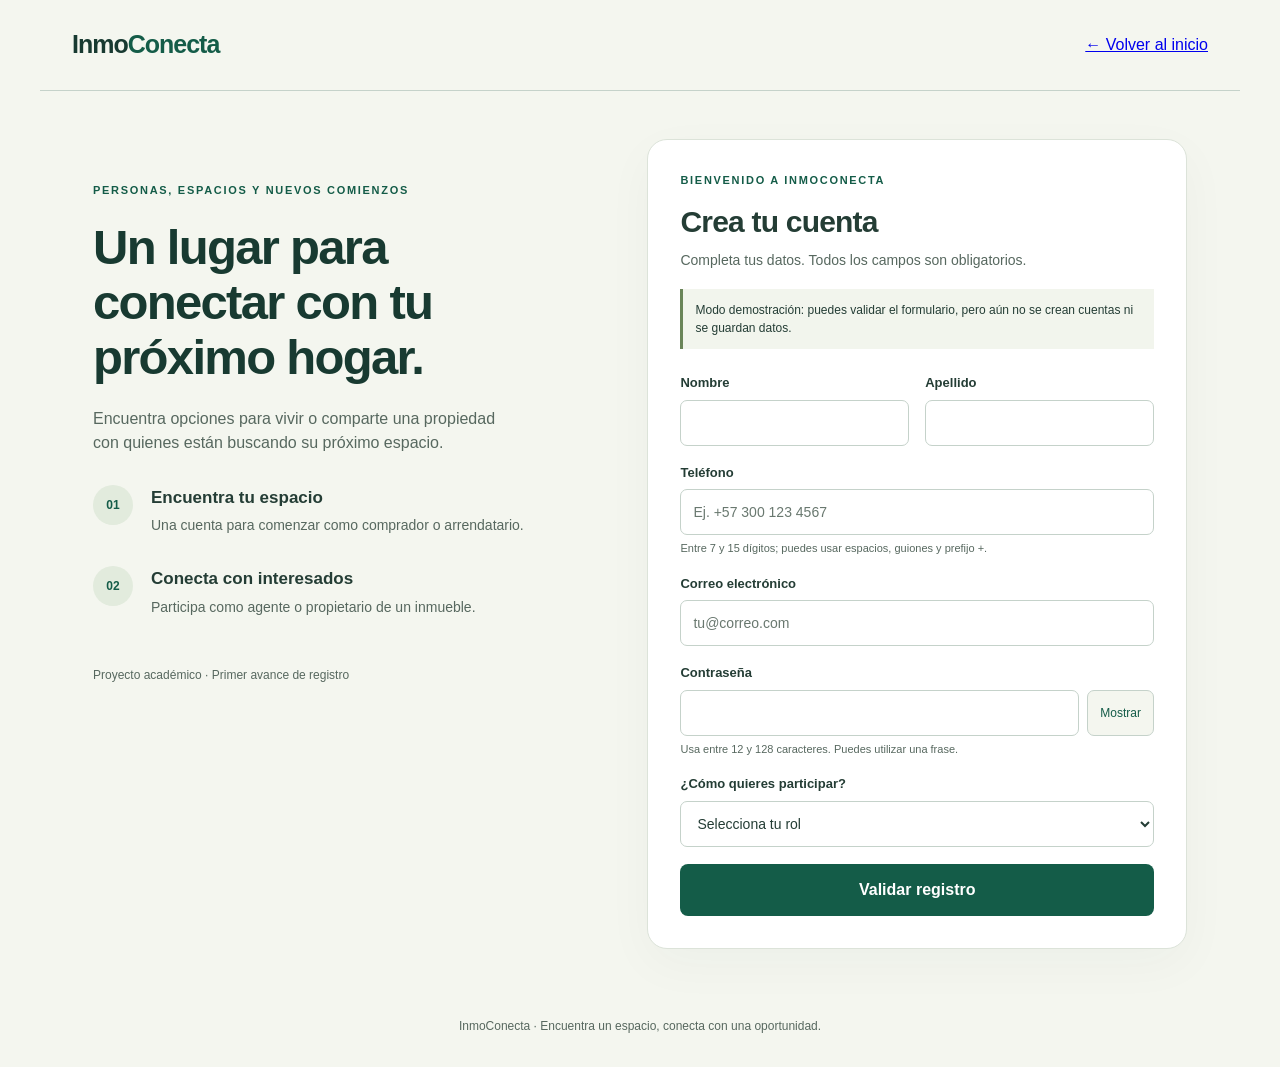
==== frontend/registro.html @ 3821b4e9 "NMCNCT2-15: crear inicio demo con filtros y evidencias de HU-02" ====
<!DOCTYPE html>
<html lang="es">
<head>
  <meta charset="UTF-8">
  <meta name="viewport" content="width=device-width, initial-scale=1.0">
  <title>Registro | InmoConecta</title>
  <link rel="stylesheet" href="css/styles.css">
  <script src="js/registro.js" defer></script>
</head>
<body>
  <header class="cabecera"><a class="marca" href="index.html">Inmo<span>Conecta</span></a><a href="index.html">← Volver al inicio</a></header>
  <main class="contenedor">
    <section class="presentacion" aria-labelledby="titulo-presentacion">
      <p class="etiqueta">PERSONAS, ESPACIOS Y NUEVOS COMIENZOS</p>
      <h1 id="titulo-presentacion">Un lugar para conectar con tu próximo hogar.</h1>
      <p>Encuentra opciones para vivir o comparte una propiedad con quienes están buscando su próximo espacio.</p>
      <div class="beneficio"><span aria-hidden="true">01</span><div><h2>Encuentra tu espacio</h2><p>Una cuenta para comenzar como comprador o arrendatario.</p></div></div>
      <div class="beneficio"><span aria-hidden="true">02</span><div><h2>Conecta con interesados</h2><p>Participa como agente o propietario de un inmueble.</p></div></div>
      <p class="nota">Proyecto académico · Primer avance de registro</p>
    </section>
    <section class="tarjeta" aria-labelledby="titulo-formulario">
      <p class="etiqueta">BIENVENIDO A INMOCONECTA</p>
      <h2 id="titulo-formulario">Crea tu cuenta</h2>
      <p class="introduccion">Completa tus datos. Todos los campos son obligatorios.</p>
      <p class="aviso">Modo demostración: puedes validar el formulario, pero aún no se crean cuentas ni se guardan datos.</p>
      <!-- novalidate permite presentar mensajes propios y accesibles desde JavaScript. -->
      <form id="formulario-registro" novalidate>
        <div class="fila">
          <div class="campo"><label for="nombre">Nombre</label><input id="nombre" name="nombre" autocomplete="given-name" maxlength="80" required aria-describedby="error-nombre"><small id="error-nombre" class="error"></small></div>
          <div class="campo"><label for="apellido">Apellido</label><input id="apellido" name="apellido" autocomplete="family-name" maxlength="80" required aria-describedby="error-apellido"><small id="error-apellido" class="error"></small></div>
        </div>
        <div class="campo"><label for="telefono">Teléfono</label><input id="telefono" name="telefono" type="tel" autocomplete="tel" maxlength="25" placeholder="Ej. +57 300 123 4567" required aria-describedby="ayuda-telefono error-telefono"><small id="ayuda-telefono">Entre 7 y 15 dígitos; puedes usar espacios, guiones y prefijo +.</small><small id="error-telefono" class="error"></small></div>
        <div class="campo"><label for="correo">Correo electrónico</label><input id="correo" name="correo" type="email" autocomplete="email" maxlength="254" placeholder="tu@correo.com" required aria-describedby="error-correo"><small id="error-correo" class="error"></small></div>
        <div class="campo"><label for="contrasena">Contraseña</label><div class="clave"><input id="contrasena" name="contrasena" type="password" autocomplete="new-password" minlength="12" maxlength="128" required aria-describedby="ayuda-contrasena error-contrasena"><button id="mostrar-clave" type="button" aria-controls="contrasena" aria-pressed="false">Mostrar</button></div><small id="ayuda-contrasena">Usa entre 12 y 128 caracteres. Puedes utilizar una frase.</small><small id="error-contrasena" class="error"></small></div>
        <div class="campo"><label for="rol">¿Cómo quieres participar?</label><select id="rol" name="rol" required aria-describedby="error-rol"><option value="">Selecciona tu rol</option><option value="COMPRADOR">Comprador / arrendatario</option><option value="AGENTE">Agente / propietario</option></select><small id="error-rol" class="error"></small></div>
        <button class="boton-principal" type="submit">Validar registro</button>
        <p id="resultado" role="status" aria-live="polite" tabindex="-1"></p>
      </form>
      <noscript>Activa JavaScript para probar las validaciones de este formulario.</noscript>
    </section>
  </main>
  <footer>InmoConecta · Encuentra un espacio, conecta con una oportunidad.</footer>
</body>
</html>
---- frontend/css/styles.css ----
/* Colores y medidas compartidas para mantener una interfaz consistente. */
:root { --verde: #145c48; --oscuro: #183a31; --texto: #243d35; --gris: #57685f; --borde: #c5d2ca; --error: #a52222; }
* { box-sizing: border-box; }
body { margin: 0; font-family: "Segoe UI", Arial, sans-serif; color: var(--texto); background: #f4f6ef; line-height: 1.5; }
.cabecera { max-width: 1200px; margin: auto; padding: 26px 32px; display: flex; align-items: center; justify-content: space-between; gap: 20px; border-bottom: 1px solid var(--borde); }
.marca { text-decoration: none; color: var(--oscuro); font-size: 25px; font-weight: 800; letter-spacing: -1px; }
.marca span { color: var(--verde); }
.cabecera > span { font-size: 13px; color: var(--gris); }
.contenedor { max-width: 1150px; margin: 48px auto; padding: 0 28px; display: grid; grid-template-columns: 1fr 1.1fr; gap: 64px; align-items: start; }
.presentacion { padding-top: 32px; }
.etiqueta { color: var(--verde); font-size: 11px; font-weight: 800; letter-spacing: 1.7px; }
h1 { font-size: clamp(32px, 4vw, 49px); line-height: 1.12; letter-spacing: -1.7px; margin: 22px 0; color: var(--oscuro); }
.presentacion > p:not(.etiqueta) { color: var(--gris); max-width: 420px; }
.beneficio { display: flex; gap: 18px; margin-top: 30px; }
.beneficio > span { background: #e2ebdd; color: var(--verde); border-radius: 50%; width: 40px; height: 40px; display: grid; place-items: center; flex-shrink: 0; font-size: 12px; font-weight: 700; }
.beneficio h2 { font-size: 17px; margin: 0 0 5px; }
.beneficio p { color: var(--gris); font-size: 14px; margin: 0; }
.presentacion .nota { margin-top: 48px; font-size: 12px; }
.tarjeta { background: #fff; border: 1px solid #dce3d9; border-radius: 20px; padding: 32px; box-shadow: 0 15px 50px #183a3109; }
.tarjeta > .etiqueta { margin-top: 0; }
.tarjeta > h2 { font-size: 30px; letter-spacing: -.8px; margin: 6px 0; }
.introduccion { color: var(--gris); font-size: 14px; margin: 0 0 18px; }
.aviso { background: #f2f5ed; border-left: 3px solid #6a8559; padding: 12px; font-size: 12px; margin-bottom: 24px; }
.fila { display: grid; grid-template-columns: 1fr 1fr; gap: 16px; }
.campo { margin-bottom: 17px; min-width: 0; }
label { display: block; font-size: 13px; font-weight: 600; margin-bottom: 7px; }
input, select, button { font: inherit; }
input, select { width: 100%; min-height: 46px; border: 1px solid var(--borde); border-radius: 7px; padding: 10px 12px; color: var(--texto); background: #fff; font-size: 14px; }
input::placeholder { color: #69786f; }
:focus-visible { outline: 3px solid #39836d; outline-offset: 3px; }
[aria-invalid="true"] { border-color: var(--error); }
small { display: block; font-size: 11px; color: var(--gris); margin-top: 5px; }
.error { color: var(--error); font-size: 12px; }
.error:empty { display: none; }
.clave { display: flex; gap: 8px; }
.clave input { min-width: 0; }
.clave button { border: 1px solid var(--borde); background: #f4f6ef; border-radius: 7px; padding: 0 12px; color: var(--verde); font-size: 12px; cursor: pointer; }
.boton-principal { width: 100%; border: 0; border-radius: 8px; background: var(--verde); color: #fff; padding: 14px; font-weight: 600; cursor: pointer; }
.boton-principal:hover { background: var(--oscuro); }
#resultado { font-size: 13px; margin-bottom: 0; }
#resultado:empty { display: none; }
#resultado.exito { background: #edf5ee; padding: 12px; border-radius: 7px; }
#resultado.fallo { color: var(--error); }
footer { text-align: center; padding: 20px 24px 32px; color: var(--gris); font-size: 12px; }
@media (max-width: 800px) {
  .contenedor { grid-template-columns: 1fr; gap: 28px; max-width: 600px; margin-top: 20px; }
  .presentacion { padding-top: 0; }
  .presentacion .nota { margin-top: 22px; }
  .beneficio { display: none; }
}
@media (max-width: 420px) {
  .cabecera { padding: 20px; }
  .cabecera > span { display: none; }
  .contenedor { padding: 0 16px; }
  .tarjeta { padding: 23px 18px; }
  .fila { grid-template-columns: 1fr; gap: 0; }
}
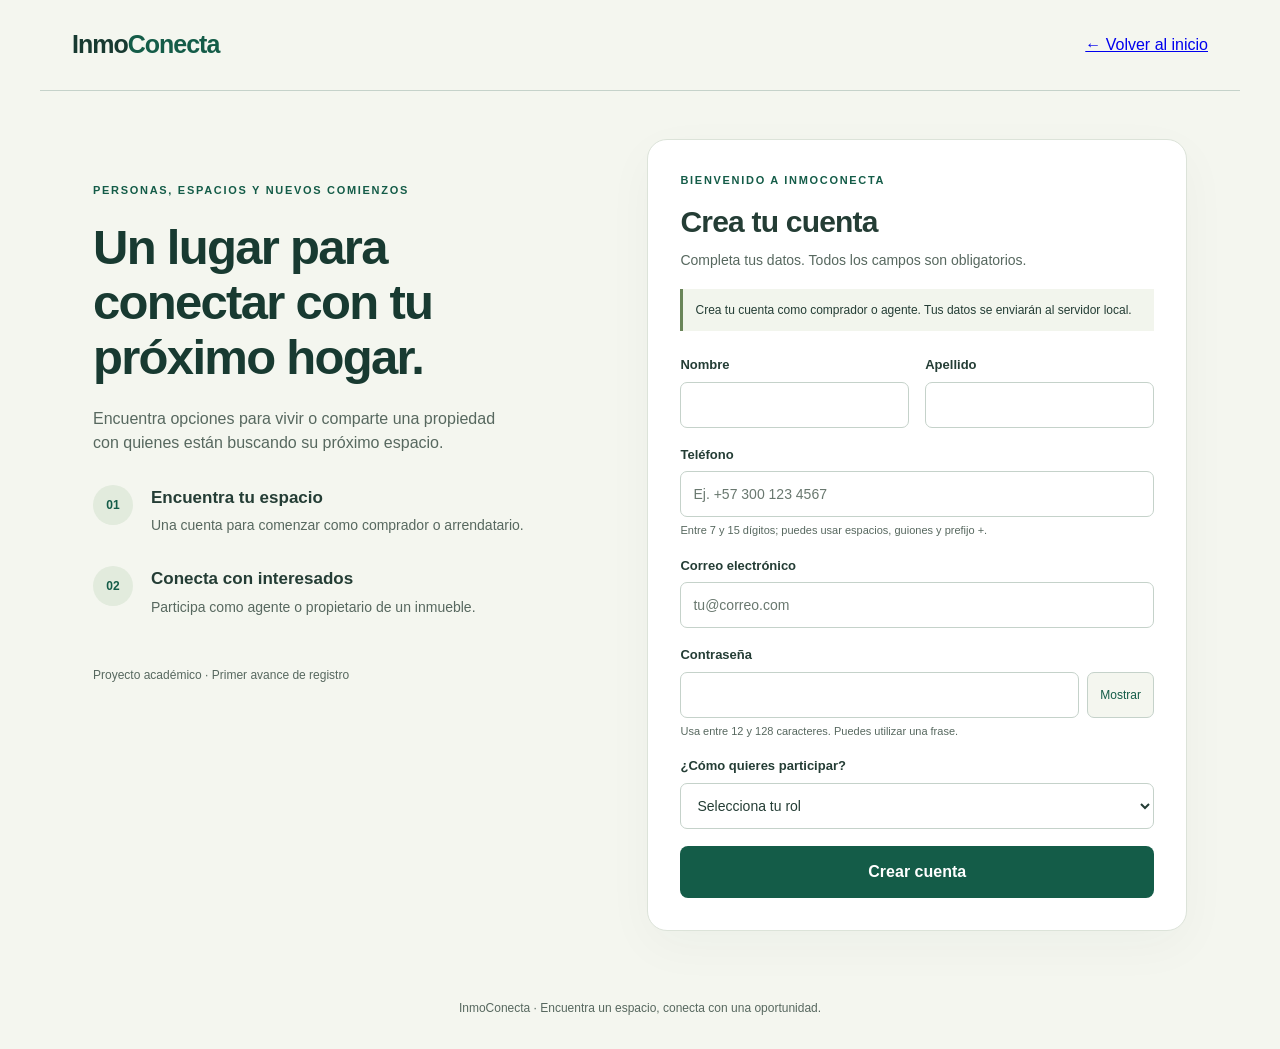
==== commit af061dce: "NMCNCT2-13: conectar registro web con Java y verificar MySQL" ====
--- a/frontend/registro.html
+++ b/frontend/registro.html
@@ -22,7 +22,7 @@
       <p class="etiqueta">BIENVENIDO A INMOCONECTA</p>
       <h2 id="titulo-formulario">Crea tu cuenta</h2>
       <p class="introduccion">Completa tus datos. Todos los campos son obligatorios.</p>
-      <p class="aviso">Modo demostración: puedes validar el formulario, pero aún no se crean cuentas ni se guardan datos.</p>
+      <p class="aviso" id="modo-registro">Abre esta página desde el servidor local para crear tu cuenta. Si la abres como archivo, solo validarás el formulario.</p>
       <!-- novalidate permite presentar mensajes propios y accesibles desde JavaScript. -->
       <form id="formulario-registro" novalidate>
         <div class="fila">
--- a/frontend/css/styles.css
+++ b/frontend/css/styles.css
@@ -55,3 +55,5 @@
   .tarjeta { padding: 23px 18px; }
   .fila { grid-template-columns: 1fr; gap: 0; }
 }
+
+button:disabled { opacity: .65; cursor: wait; }
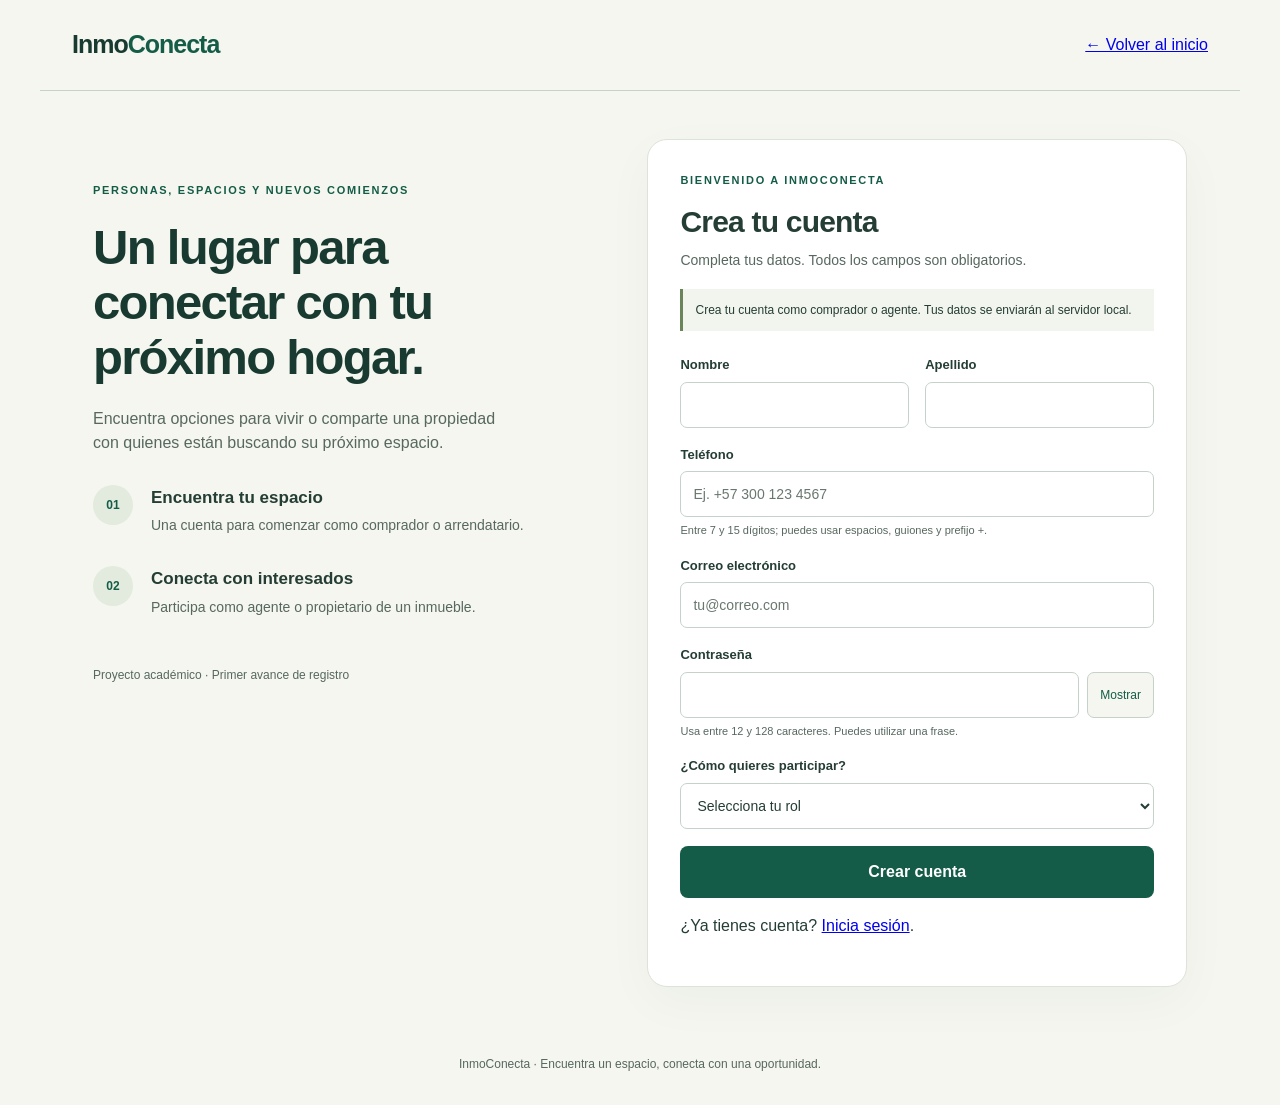
==== commit bdf9e9c3: "NMCNCT2-25: implementar acceso, bloqueo y pantalla de cuenta" ====
--- a/frontend/registro.html
+++ b/frontend/registro.html
@@ -36,6 +36,7 @@
         <button class="boton-principal" type="submit">Validar registro</button>
         <p id="resultado" role="status" aria-live="polite" tabindex="-1"></p>
       </form>
+      <p>¿Ya tienes cuenta? <a href="login.html">Inicia sesión</a>.</p>
       <noscript>Activa JavaScript para probar las validaciones de este formulario.</noscript>
     </section>
   </main>
